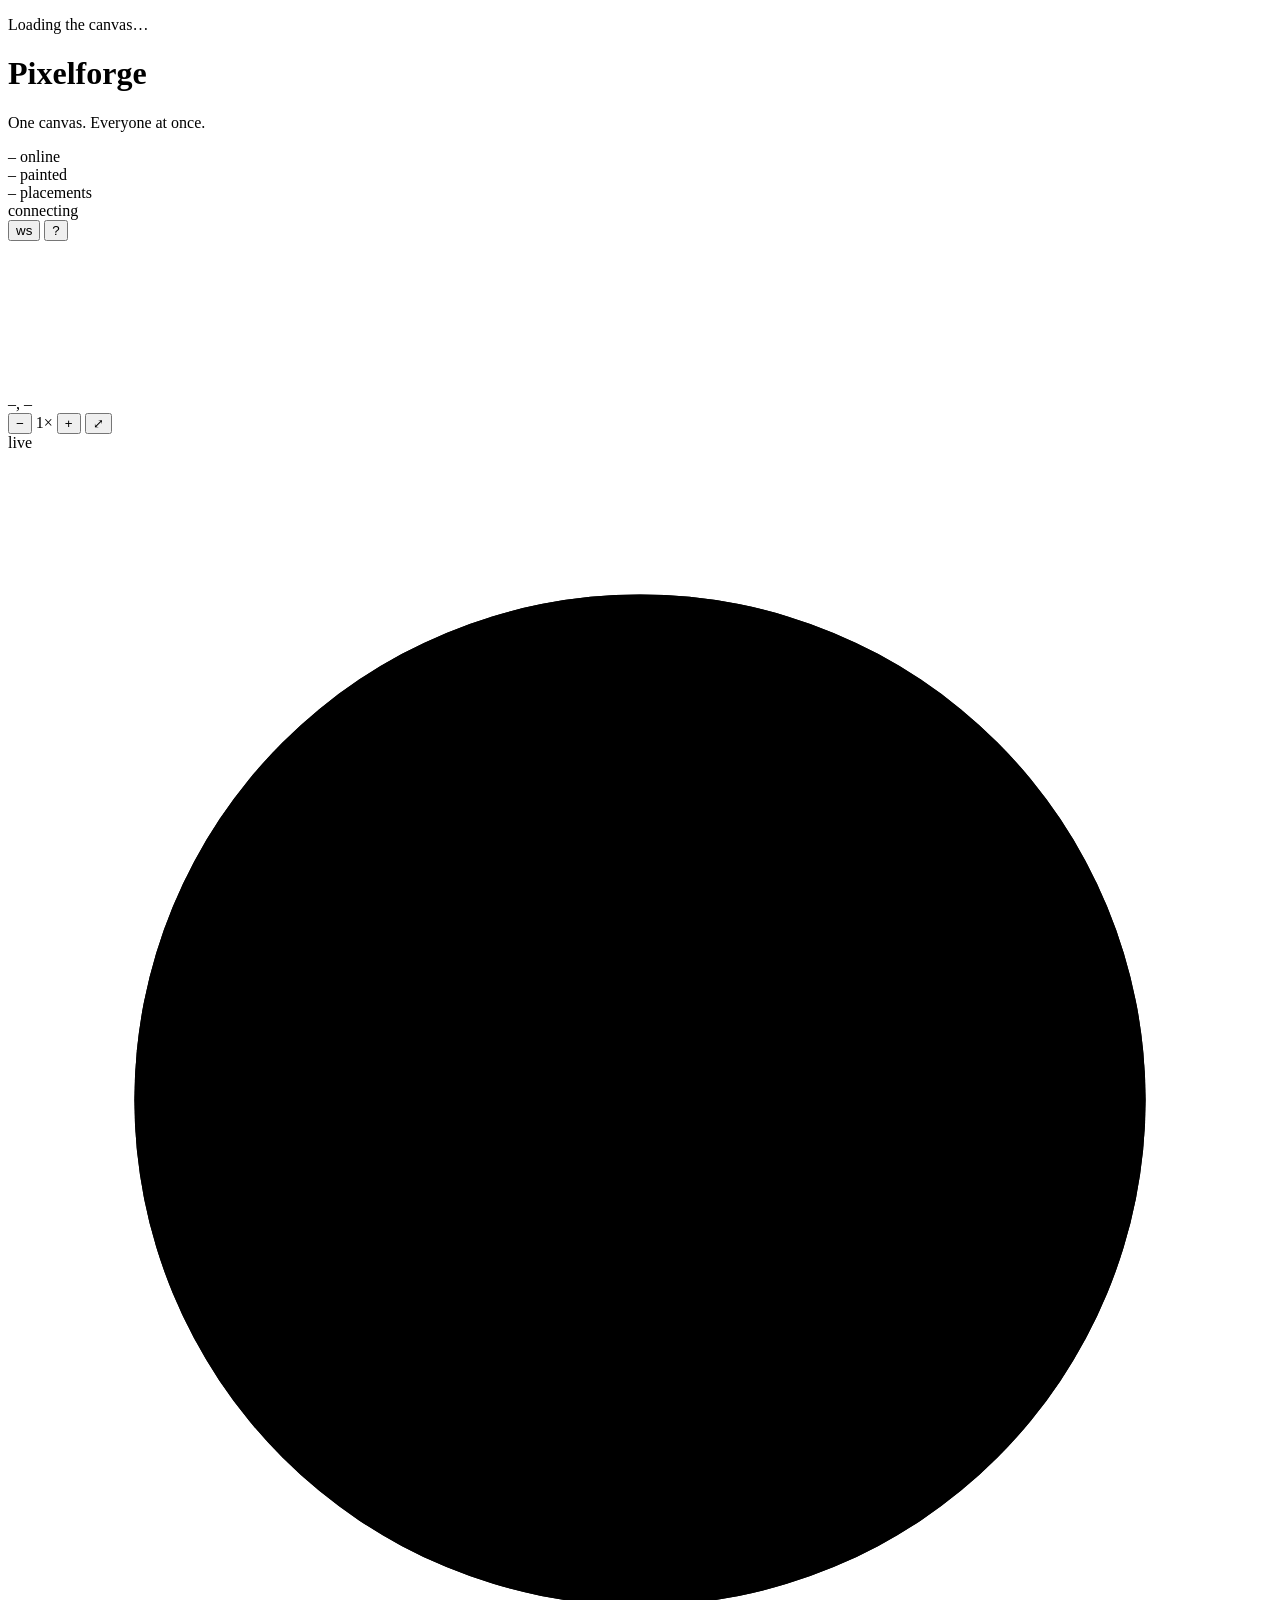
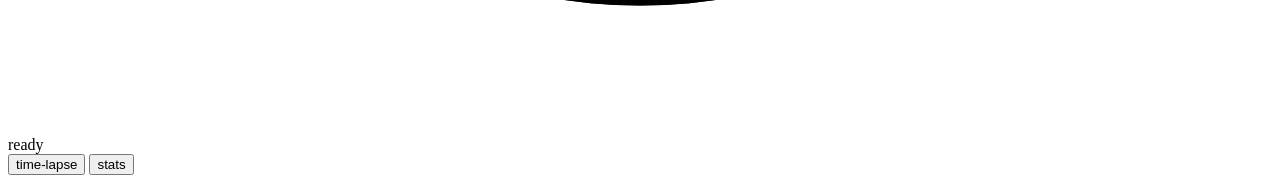
==== web/index.html @ f4e71b90 "Pixelforge: a realtime shared pixel canvas, standard library only A live multiplayer canvas where ev" ====
<!doctype html>
<html lang="en">
<head>
<meta charset="utf-8">
<meta name="viewport" content="width=device-width, initial-scale=1, maximum-scale=1, user-scalable=no">
<title>Pixelforge — a canvas everyone shares</title>
<meta name="description" content="A live, shared pixel canvas. Every placement syncs to every open tab in milliseconds.">
<link rel="stylesheet" href="/assets/style.css">
<link rel="icon" href="data:image/svg+xml,%3Csvg xmlns='http://www.w3.org/2000/svg' viewBox='0 0 16 16'%3E%3Crect width='16' height='16' fill='%2312141c'/%3E%3Crect x='2' y='2' width='5' height='5' fill='%23ff4d6d'/%3E%3Crect x='9' y='2' width='5' height='5' fill='%23ffd60a'/%3E%3Crect x='2' y='9' width='5' height='5' fill='%233a86ff'/%3E%3Crect x='9' y='9' width='5' height='5' fill='%238ac926'/%3E%3C/svg%3E">
</head>
<body>

<div id="boot" class="boot">
  <div class="boot-inner">
    <div class="boot-grid" aria-hidden="true"><i></i><i></i><i></i><i></i><i></i><i></i><i></i><i></i><i></i></div>
    <p id="bootMsg">Loading the canvas…</p>
  </div>
</div>

<header class="topbar">
  <div class="brand">
    <span class="brand-mark" aria-hidden="true"></span>
    <div>
      <h1>Pixelforge</h1>
      <p class="tagline">One canvas. Everyone at once.</p>
    </div>
  </div>

  <div class="topbar-stats">
    <div class="stat">
      <span class="stat-value" id="statClients">–</span>
      <span class="stat-label">online</span>
    </div>
    <div class="stat">
      <span class="stat-value" id="statPainted">–</span>
      <span class="stat-label">painted</span>
    </div>
    <div class="stat">
      <span class="stat-value" id="statPlacements">–</span>
      <span class="stat-label">placements</span>
    </div>
  </div>

  <div class="topbar-right">
    <span id="ephemeralBadge" class="badge badge-warn" hidden title="No database is attached, so the canvas will reset if the container restarts.">ephemeral</span>
    <div class="conn" id="conn" title="Realtime transport">
      <span class="conn-dot" id="connDot"></span>
      <span class="conn-label" id="connLabel">connecting</span>
    </div>
    <button class="ghost" id="btnTransport" title="Switch between WebSocket and Server-Sent Events">ws</button>
    <button class="ghost" id="btnHelp" title="Keyboard shortcuts and help" aria-label="Help">?</button>
  </div>
</header>

<main class="stage" id="stage">
  <canvas id="board" aria-label="Shared pixel canvas"></canvas>

  <div class="hud-left">
    <div class="coords" id="coords">–, –</div>
    <div class="zoombox">
      <button class="ghost sq" id="btnZoomOut" aria-label="Zoom out">−</button>
      <span id="zoomLabel">1×</span>
      <button class="ghost sq" id="btnZoomIn" aria-label="Zoom in">+</button>
      <button class="ghost sq" id="btnFit" title="Fit canvas to screen" aria-label="Fit">⤢</button>
    </div>
  </div>

  <aside class="feed" id="feed" aria-live="polite" aria-label="Live activity">
    <div class="feed-head">live</div>
    <ul id="feedList"></ul>
  </aside>

  <div class="timelapse" id="timelapse" hidden>
    <button class="ghost sq" id="btnPlay" aria-label="Play or pause">▶</button>
    <input type="range" id="scrub" min="0" max="0" value="0" aria-label="Scrub through canvas history">
    <span class="timelapse-label" id="timelapseLabel">0 / 0</span>
    <button class="ghost" id="btnExitLapse">exit</button>
  </div>
</main>

<footer class="dock">
  <div class="cooldown" id="cooldown">
    <svg viewBox="0 0 40 40" aria-hidden="true">
      <circle class="cd-track" cx="20" cy="20" r="16"></circle>
      <circle class="cd-fill" id="cdFill" cx="20" cy="20" r="16"></circle>
    </svg>
    <span id="cooldownText">ready</span>
  </div>

  <div class="palette" id="palette" role="radiogroup" aria-label="Colour palette"></div>

  <div class="dock-actions">
    <button class="ghost" id="btnLapse" title="Replay how the canvas was built">time-lapse</button>
    <button class="ghost" id="btnStats" title="Canvas statistics">stats</button>
  </div>
</footer>

<div class="sheet" id="sheet" hidden>
  <div class="sheet-inner">
    <button class="sheet-close ghost sq" id="btnSheetClose" aria-label="Close">×</button>
    <div id="sheetBody"></div>
  </div>
</div>

<div class="toast" id="toast" role="status" aria-live="polite"></div>

<script src="/assets/app.js"></script>
</body>
</html>
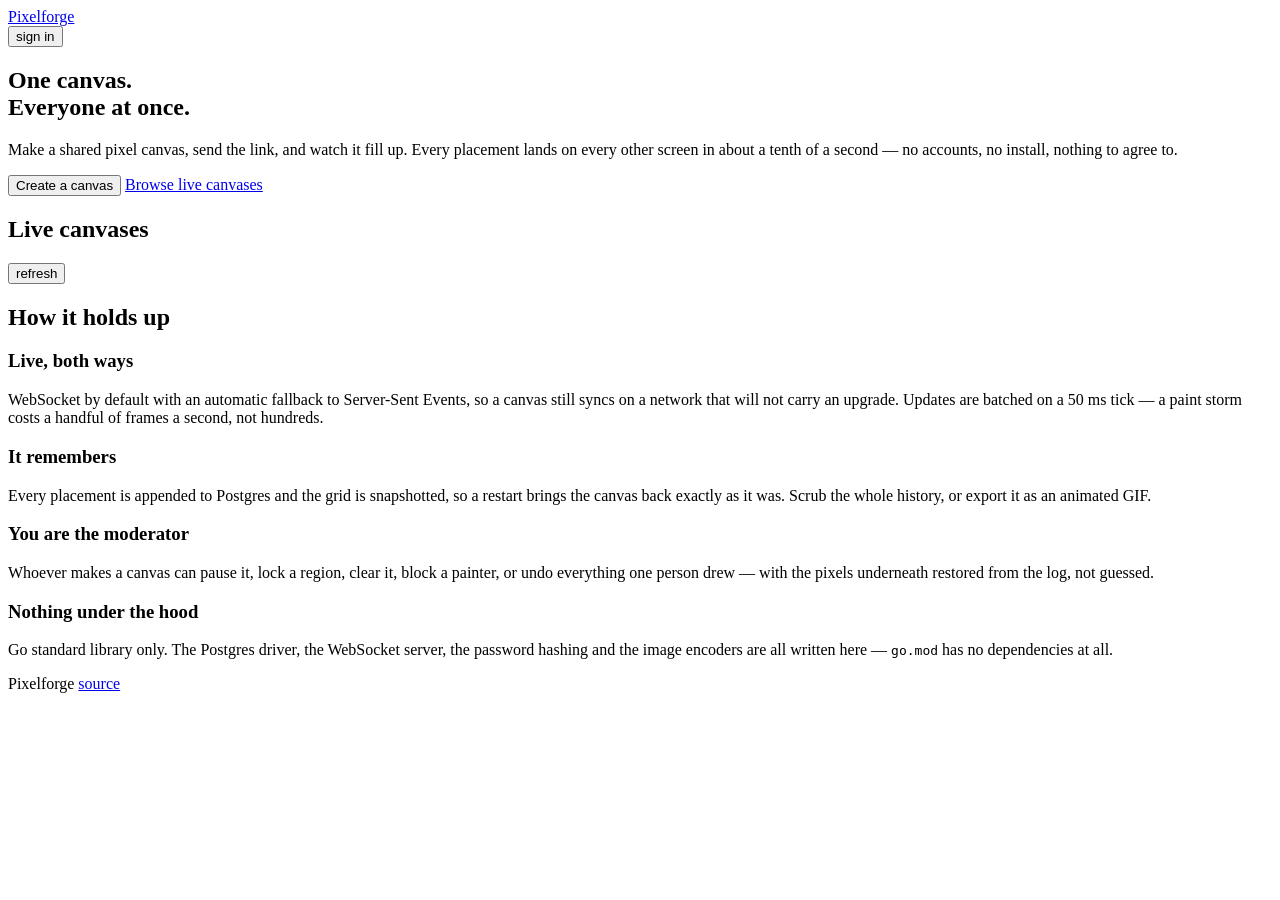
==== commit cbe27b36: "Rooms: turn the single canvas into a hosted canvas service One canvas is a demo. This makes Pixelfor" ====
--- a/web/index.html
+++ b/web/index.html
@@ -2,97 +2,135 @@
 <html lang="en">
 <head>
 <meta charset="utf-8">
-<meta name="viewport" content="width=device-width, initial-scale=1, maximum-scale=1, user-scalable=no">
+<meta name="viewport" content="width=device-width, initial-scale=1">
 <title>Pixelforge — a canvas everyone shares</title>
-<meta name="description" content="A live, shared pixel canvas. Every placement syncs to every open tab in milliseconds.">
+<meta name="description" content="Make a shared pixel canvas in one click. Send the link. Everyone paints on the same grid, live.">
+<meta property="og:title" content="Pixelforge">
+<meta property="og:description" content="Make a shared pixel canvas in one click. Send the link. Everyone paints on the same grid, live.">
+<meta property="og:type" content="website">
+<meta property="og:url" content="{{OG_URL}}">
+<meta name="twitter:card" content="summary_large_image">
 <link rel="stylesheet" href="/assets/style.css">
 <link rel="icon" href="data:image/svg+xml,%3Csvg xmlns='http://www.w3.org/2000/svg' viewBox='0 0 16 16'%3E%3Crect width='16' height='16' fill='%2312141c'/%3E%3Crect x='2' y='2' width='5' height='5' fill='%23ff4d6d'/%3E%3Crect x='9' y='2' width='5' height='5' fill='%23ffd60a'/%3E%3Crect x='2' y='9' width='5' height='5' fill='%233a86ff'/%3E%3Crect x='9' y='9' width='5' height='5' fill='%238ac926'/%3E%3C/svg%3E">
 </head>
-<body>
+<body class="page">
 
-<div id="boot" class="boot">
-  <div class="boot-inner">
-    <div class="boot-grid" aria-hidden="true"><i></i><i></i><i></i><i></i><i></i><i></i><i></i><i></i><i></i></div>
-    <p id="bootMsg">Loading the canvas…</p>
-  </div>
-</div>
-
-<header class="topbar">
-  <div class="brand">
+<header class="site-head">
+  <a class="brand" href="/">
     <span class="brand-mark" aria-hidden="true"></span>
-    <div>
-      <h1>Pixelforge</h1>
-      <p class="tagline">One canvas. Everyone at once.</p>
-    </div>
-  </div>
-
-  <div class="topbar-stats">
-    <div class="stat">
-      <span class="stat-value" id="statClients">–</span>
-      <span class="stat-label">online</span>
-    </div>
-    <div class="stat">
-      <span class="stat-value" id="statPainted">–</span>
-      <span class="stat-label">painted</span>
-    </div>
-    <div class="stat">
-      <span class="stat-value" id="statPlacements">–</span>
-      <span class="stat-label">placements</span>
-    </div>
-  </div>
-
-  <div class="topbar-right">
-    <span id="ephemeralBadge" class="badge badge-warn" hidden title="No database is attached, so the canvas will reset if the container restarts.">ephemeral</span>
-    <div class="conn" id="conn" title="Realtime transport">
-      <span class="conn-dot" id="connDot"></span>
-      <span class="conn-label" id="connLabel">connecting</span>
-    </div>
-    <button class="ghost" id="btnTransport" title="Switch between WebSocket and Server-Sent Events">ws</button>
-    <button class="ghost" id="btnHelp" title="Keyboard shortcuts and help" aria-label="Help">?</button>
-  </div>
+    <span class="brand-text">Pixelforge</span>
+  </a>
+  <nav class="site-nav">
+    <span id="ephemeralBadge" class="badge badge-warn" hidden title="No database is attached, so rooms cannot be created.">no database</span>
+    <span id="whoami" class="whoami" hidden></span>
+    <button class="ghost" id="btnAccount">sign in</button>
+  </nav>
 </header>
 
-<main class="stage" id="stage">
-  <canvas id="board" aria-label="Shared pixel canvas"></canvas>
+<main>
+  <section class="hero">
+    <h1>One canvas.<br>Everyone at once.</h1>
+    <p class="lede">
+      Make a shared pixel canvas, send the link, and watch it fill up. Every
+      placement lands on every other screen in about a tenth of a second —
+      no accounts, no install, nothing to agree to.
+    </p>
+    <div class="hero-actions">
+      <button class="primary" id="btnStart">Create a canvas</button>
+      <a class="ghost linkish" href="#rooms">Browse live canvases</a>
+    </div>
+    <p class="hero-note" id="heroNote"></p>
+  </section>
 
-  <div class="hud-left">
-    <div class="coords" id="coords">–, –</div>
-    <div class="zoombox">
-      <button class="ghost sq" id="btnZoomOut" aria-label="Zoom out">−</button>
-      <span id="zoomLabel">1×</span>
-      <button class="ghost sq" id="btnZoomIn" aria-label="Zoom in">+</button>
-      <button class="ghost sq" id="btnFit" title="Fit canvas to screen" aria-label="Fit">⤢</button>
+  <section class="creator" id="creator" hidden>
+    <div class="creator-card">
+      <h2>New canvas</h2>
+
+      <label class="field">
+        <span class="field-label">Name</span>
+        <input type="text" id="fName" maxlength="60" placeholder="Friday standup doodle" autocomplete="off">
+      </label>
+
+      <div class="field">
+        <span class="field-label">Size</span>
+        <div class="chips" id="fSizes" role="radiogroup" aria-label="Canvas size"></div>
+      </div>
+
+      <div class="field">
+        <span class="field-label">Palette</span>
+        <div class="palettes" id="fPalettes" role="radiogroup" aria-label="Palette"></div>
+      </div>
+
+      <div class="field">
+        <span class="field-label">Cooldown between pixels</span>
+        <div class="chips" id="fCooldowns" role="radiogroup" aria-label="Cooldown"></div>
+        <p class="hint" id="cooldownHint"></p>
+      </div>
+
+      <label class="check">
+        <input type="checkbox" id="fUnlisted">
+        <span>Unlisted — reachable by link, kept off the browse page</span>
+      </label>
+
+      <div class="creator-actions">
+        <button class="primary" id="btnCreate">Create and open</button>
+        <button class="ghost" id="btnCancel">Cancel</button>
+      </div>
+      <p class="error" id="createError" hidden></p>
     </div>
-  </div>
+  </section>
 
-  <aside class="feed" id="feed" aria-live="polite" aria-label="Live activity">
-    <div class="feed-head">live</div>
-    <ul id="feedList"></ul>
-  </aside>
+  <section class="rooms" id="rooms">
+    <div class="rooms-head">
+      <h2>Live canvases</h2>
+      <button class="ghost sm" id="btnRefresh">refresh</button>
+    </div>
+    <div class="room-grid" id="roomGrid">
+      <div class="room-skeleton"></div>
+      <div class="room-skeleton"></div>
+      <div class="room-skeleton"></div>
+    </div>
+    <p class="empty" id="roomsEmpty" hidden>
+      Nothing here yet. Be the first — make a canvas and send the link to someone.
+    </p>
+  </section>
 
-  <div class="timelapse" id="timelapse" hidden>
-    <button class="ghost sq" id="btnPlay" aria-label="Play or pause">▶</button>
-    <input type="range" id="scrub" min="0" max="0" value="0" aria-label="Scrub through canvas history">
-    <span class="timelapse-label" id="timelapseLabel">0 / 0</span>
-    <button class="ghost" id="btnExitLapse">exit</button>
-  </div>
+  <section class="how">
+    <h2>How it holds up</h2>
+    <div class="how-grid">
+      <div class="how-item">
+        <h3>Live, both ways</h3>
+        <p>WebSocket by default with an automatic fallback to Server-Sent
+        Events, so a canvas still syncs on a network that will not carry an
+        upgrade. Updates are batched on a 50&nbsp;ms tick — a paint storm costs
+        a handful of frames a second, not hundreds.</p>
+      </div>
+      <div class="how-item">
+        <h3>It remembers</h3>
+        <p>Every placement is appended to Postgres and the grid is snapshotted,
+        so a restart brings the canvas back exactly as it was. Scrub the whole
+        history, or export it as an animated GIF.</p>
+      </div>
+      <div class="how-item">
+        <h3>You are the moderator</h3>
+        <p>Whoever makes a canvas can pause it, lock a region, clear it, block
+        a painter, or undo everything one person drew — with the pixels
+        underneath restored from the log, not guessed.</p>
+      </div>
+      <div class="how-item">
+        <h3>Nothing under the hood</h3>
+        <p>Go standard library only. The Postgres driver, the WebSocket server,
+        the password hashing and the image encoders are all written here —
+        <code>go.mod</code> has no dependencies at all.</p>
+      </div>
+    </div>
+  </section>
 </main>
 
-<footer class="dock">
-  <div class="cooldown" id="cooldown">
-    <svg viewBox="0 0 40 40" aria-hidden="true">
-      <circle class="cd-track" cx="20" cy="20" r="16"></circle>
-      <circle class="cd-fill" id="cdFill" cx="20" cy="20" r="16"></circle>
-    </svg>
-    <span id="cooldownText">ready</span>
-  </div>
-
-  <div class="palette" id="palette" role="radiogroup" aria-label="Colour palette"></div>
-
-  <div class="dock-actions">
-    <button class="ghost" id="btnLapse" title="Replay how the canvas was built">time-lapse</button>
-    <button class="ghost" id="btnStats" title="Canvas statistics">stats</button>
-  </div>
+<footer class="site-foot">
+  <span>Pixelforge</span>
+  <a href="https://github.com/Har103/pixelforge">source</a>
+  <span id="footStats"></span>
 </footer>
 
 <div class="sheet" id="sheet" hidden>
@@ -104,6 +142,6 @@
 
 <div class="toast" id="toast" role="status" aria-live="polite"></div>
 
-<script src="/assets/app.js"></script>
+<script src="/assets/home.js"></script>
 </body>
 </html>
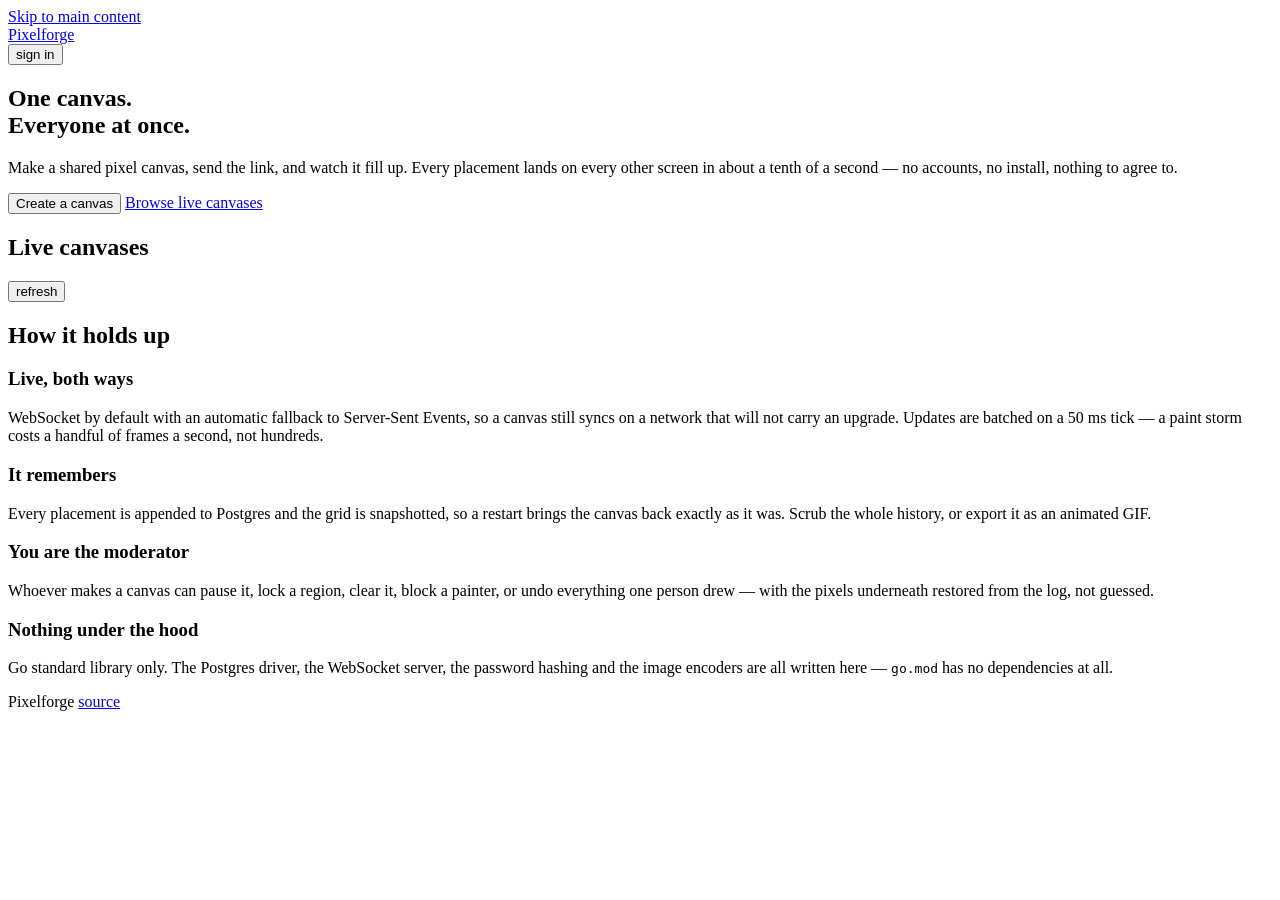
==== commit 47cc1abe: "Go looking for what was already broken You asked whether I was satisfied with this, and the honest a" ====
--- a/web/index.html
+++ b/web/index.html
@@ -15,6 +15,8 @@
 </head>
 <body class="page">
 
+<a class="skip-link" href="#main">Skip to main content</a>
+
 <header class="site-head">
   <a class="brand" href="/">
     <span class="brand-mark" aria-hidden="true"></span>
@@ -27,7 +29,7 @@
   </nav>
 </header>
 
-<main>
+<main id="main" tabindex="-1">
   <section class="hero">
     <h1>One canvas.<br>Everyone at once.</h1>
     <p class="lede">
@@ -36,34 +38,39 @@
       no accounts, no install, nothing to agree to.
     </p>
     <div class="hero-actions">
-      <button class="primary" id="btnStart">Create a canvas</button>
+      <button class="primary" id="btnStart" aria-expanded="false" aria-controls="creator">Create a canvas</button>
       <a class="ghost linkish" href="#rooms">Browse live canvases</a>
     </div>
     <p class="hero-note" id="heroNote"></p>
   </section>
 
-  <section class="creator" id="creator" hidden>
+  <section class="creator" id="creator" aria-labelledby="creatorTitle" hidden>
     <div class="creator-card">
-      <h2>New canvas</h2>
+      <h2 id="creatorTitle">New canvas</h2>
 
       <label class="field">
         <span class="field-label">Name</span>
         <input type="text" id="fName" maxlength="60" placeholder="Friday standup doodle" autocomplete="off">
       </label>
 
+      <!-- These three are real radio groups, so each option carries
+           aria-checked and only the chosen one is a tab stop; the arrows move
+           between them. Before, they were buttons wearing role="radio" with no
+           state on them at all, which announces every option as unchecked. -->
       <div class="field">
-        <span class="field-label">Size</span>
-        <div class="chips" id="fSizes" role="radiogroup" aria-label="Canvas size"></div>
+        <span class="field-label" id="fSizesLabel">Size</span>
+        <div class="chips" id="fSizes" role="radiogroup" aria-labelledby="fSizesLabel"></div>
       </div>
 
       <div class="field">
-        <span class="field-label">Palette</span>
-        <div class="palettes" id="fPalettes" role="radiogroup" aria-label="Palette"></div>
+        <span class="field-label" id="fPalettesLabel">Palette</span>
+        <div class="palettes" id="fPalettes" role="radiogroup" aria-labelledby="fPalettesLabel"></div>
       </div>
 
       <div class="field">
-        <span class="field-label">Cooldown between pixels</span>
-        <div class="chips" id="fCooldowns" role="radiogroup" aria-label="Cooldown"></div>
+        <span class="field-label" id="fCooldownsLabel">Cooldown between pixels</span>
+        <div class="chips" id="fCooldowns" role="radiogroup"
+             aria-labelledby="fCooldownsLabel" aria-describedby="cooldownHint"></div>
         <p class="hint" id="cooldownHint"></p>
       </div>
 
@@ -76,27 +83,31 @@
         <button class="primary" id="btnCreate">Create and open</button>
         <button class="ghost" id="btnCancel">Cancel</button>
       </div>
-      <p class="error" id="createError" hidden></p>
+      <!-- role=alert, because the failure appears below a button somebody has
+           just pressed and nothing else on the page moves to tell them. -->
+      <p class="error" id="createError" role="alert" hidden></p>
     </div>
   </section>
 
-  <section class="rooms" id="rooms">
+  <section class="rooms" id="rooms" aria-labelledby="roomsTitle">
     <div class="rooms-head">
-      <h2>Live canvases</h2>
-      <button class="ghost sm" id="btnRefresh">refresh</button>
+      <h2 id="roomsTitle">Live canvases</h2>
+      <button class="ghost sm" id="btnRefresh" aria-label="Refresh the list of canvases">refresh</button>
     </div>
-    <div class="room-grid" id="roomGrid">
-      <div class="room-skeleton"></div>
-      <div class="room-skeleton"></div>
-      <div class="room-skeleton"></div>
+    <!-- The skeletons are the shape of content that has not arrived; there is
+         nothing in them to read, and aria-busy says the list is mid-flight. -->
+    <div class="room-grid" id="roomGrid" aria-busy="true">
+      <div class="room-skeleton" aria-hidden="true"></div>
+      <div class="room-skeleton" aria-hidden="true"></div>
+      <div class="room-skeleton" aria-hidden="true"></div>
     </div>
     <p class="empty" id="roomsEmpty" hidden>
       Nothing here yet. Be the first — make a canvas and send the link to someone.
     </p>
   </section>
 
-  <section class="how">
-    <h2>How it holds up</h2>
+  <section class="how" aria-labelledby="howTitle">
+    <h2 id="howTitle">How it holds up</h2>
     <div class="how-grid">
       <div class="how-item">
         <h3>Live, both ways</h3>
@@ -134,8 +145,9 @@
 </footer>
 
 <div class="sheet" id="sheet" hidden>
-  <div class="sheet-inner">
-    <button class="sheet-close ghost sq" id="btnSheetClose" aria-label="Close">×</button>
+  <div class="sheet-inner" id="sheetInner" role="dialog" aria-modal="true"
+       aria-labelledby="sheetTitle" tabindex="-1">
+    <button class="sheet-close ghost sq" id="btnSheetClose" aria-label="Close this dialog">×</button>
     <div id="sheetBody"></div>
   </div>
 </div>
